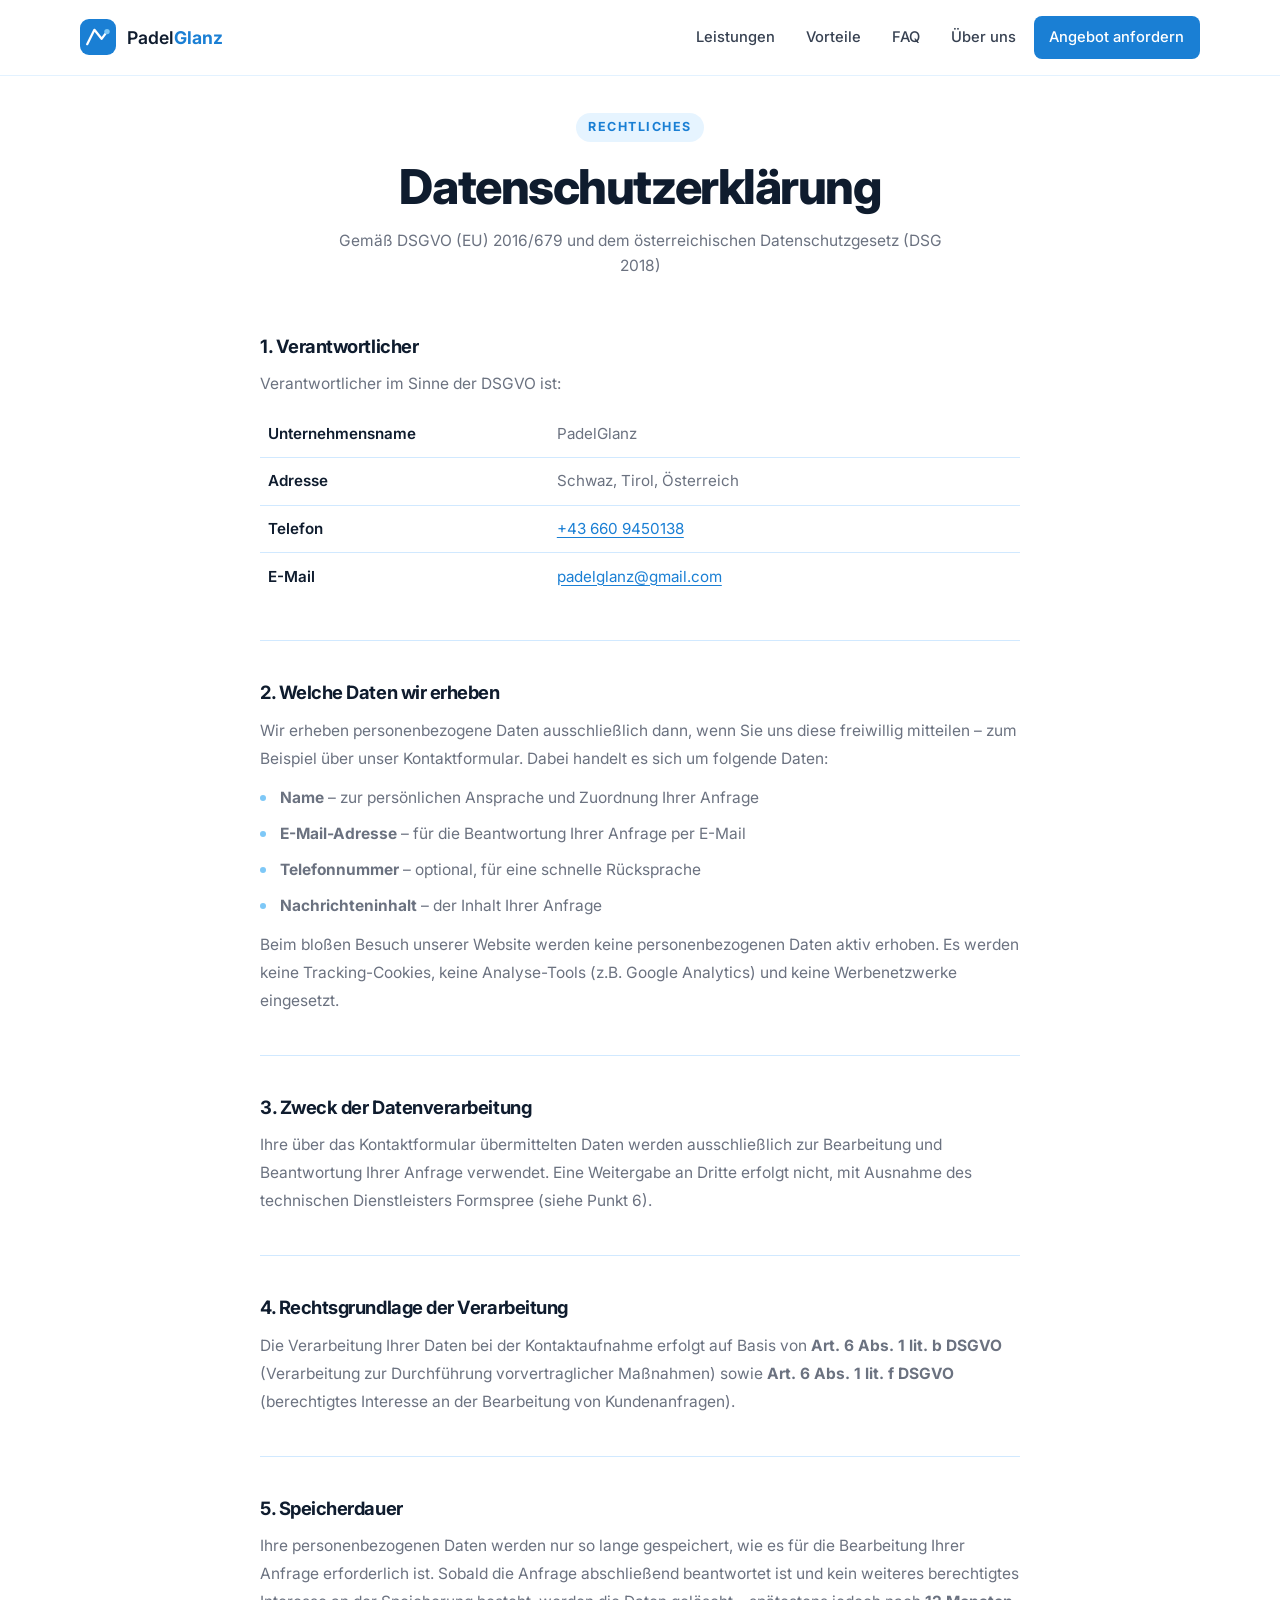
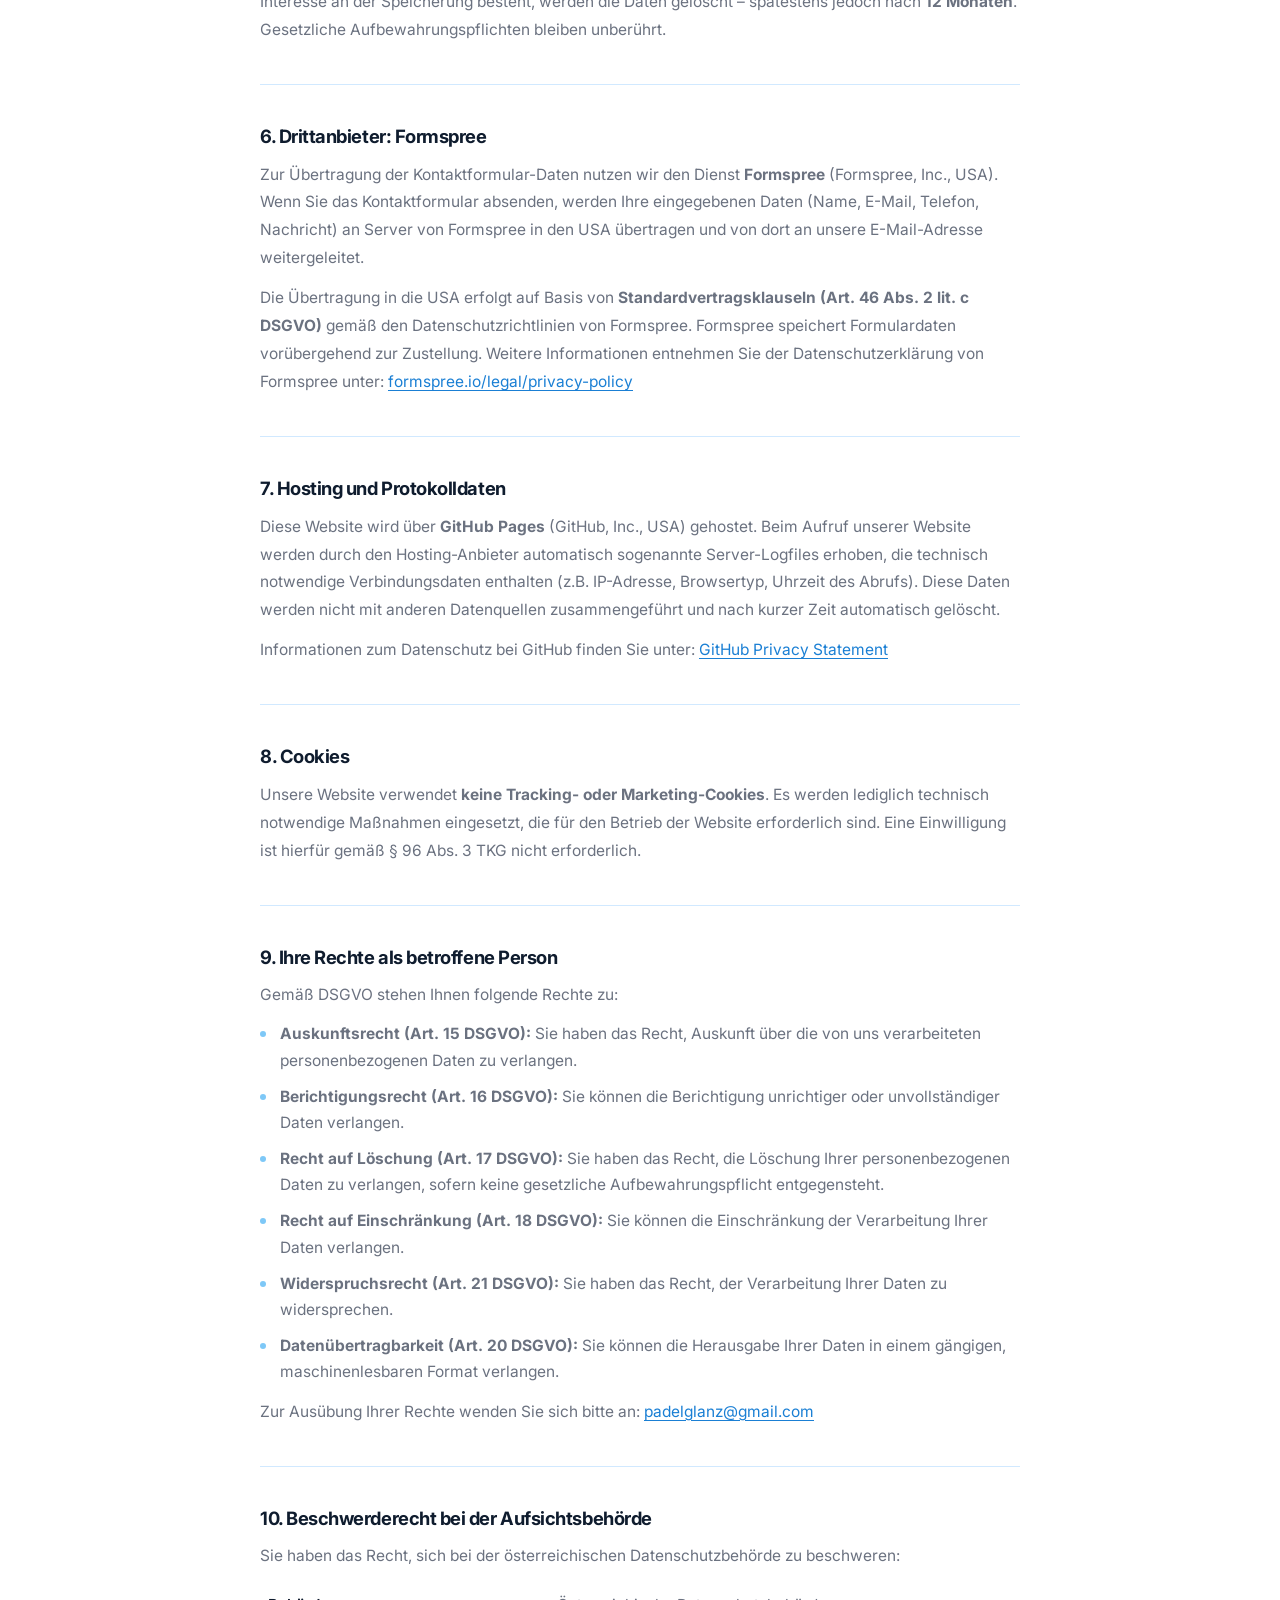
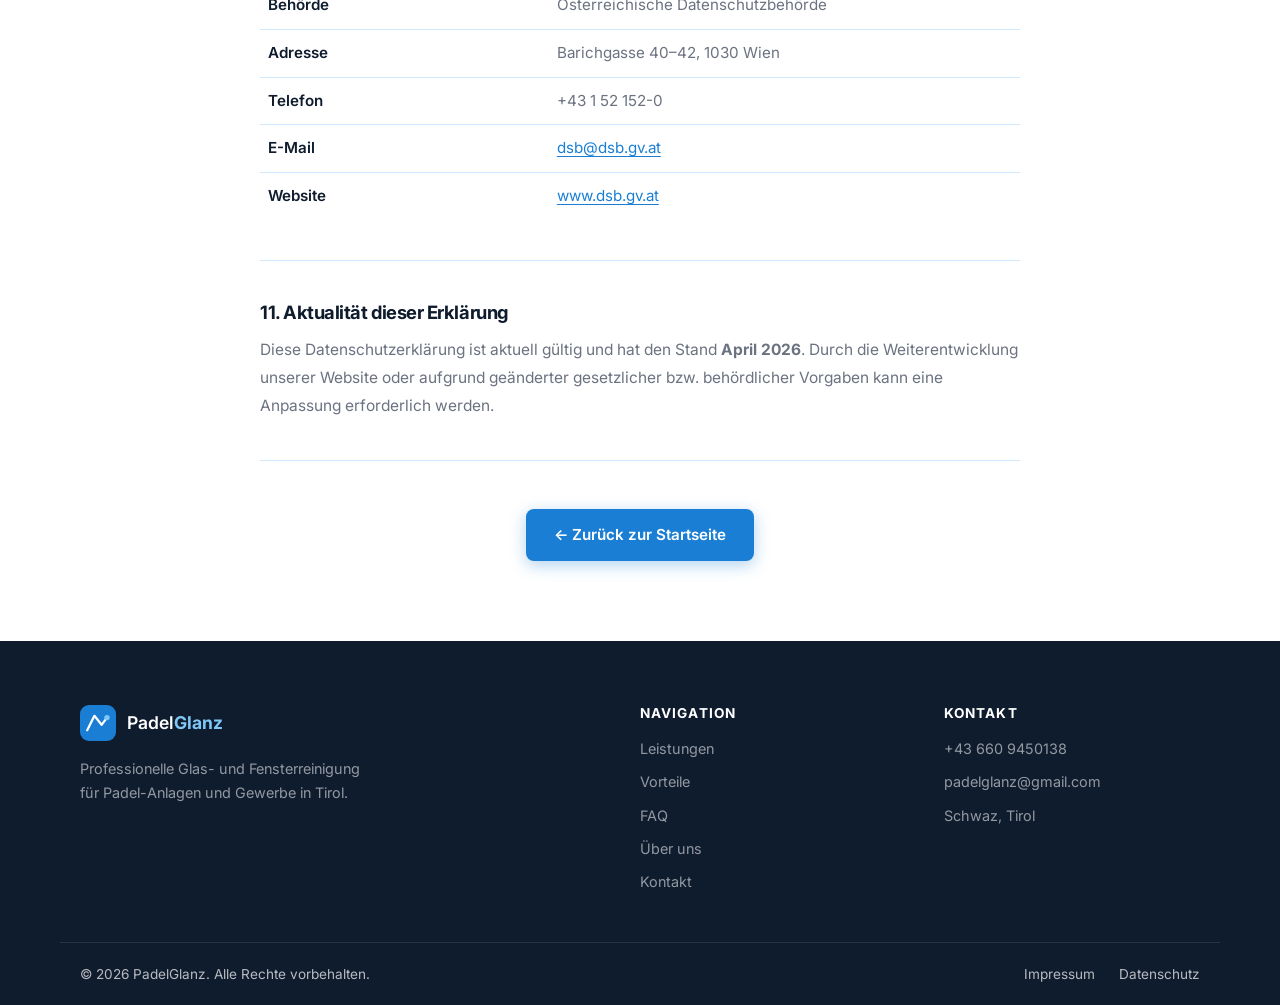
==== datenschutz.html @ 89ee9cd6 "Add Impressum and Datenschutz" ====
<!DOCTYPE html>
<html lang="de">
<head>
  <meta charset="UTF-8" />
  <meta name="viewport" content="width=device-width, initial-scale=1.0" />
  <meta name="description" content="Datenschutzerklärung von PadelGlanz – Informationen zur Verarbeitung Ihrer personenbezogenen Daten gemäß DSGVO." />
  <meta name="robots" content="noindex, follow" />
  <title>Datenschutzerklärung – PadelGlanz</title>
  <link rel="stylesheet" href="styles.css" />
  <style>
    @import url('https://fonts.googleapis.com/css2?family=Inter:wght@300;400;500;600;700;800&display=swap');
  </style>
</head>
<body>

  <!-- ===================== NAVIGATION ===================== -->
  <header class="navbar" id="navbar">
    <div class="container nav-inner">
      <a href="index.html" class="logo">
        <svg class="logo-icon" viewBox="0 0 40 40" fill="none" xmlns="http://www.w3.org/2000/svg" aria-hidden="true">
          <rect width="40" height="40" rx="10" fill="#1a7fd4"/>
          <path d="M8 28 L16 12 L24 22 L30 14" stroke="white" stroke-width="2.5" stroke-linecap="round" stroke-linejoin="round"/>
          <circle cx="30" cy="14" r="3" fill="#7ec8f7"/>
        </svg>
        <span>Padel<strong>Glanz</strong></span>
      </a>
      <nav class="nav-links" id="nav-links" aria-label="Hauptnavigation">
        <a href="index.html#leistungen">Leistungen</a>
        <a href="index.html#vorteile">Vorteile</a>
        <a href="index.html#faq">FAQ</a>
        <a href="index.html#ueber-uns">Über uns</a>
        <a href="index.html#kontakt" class="btn btn-nav">Angebot anfordern</a>
      </nav>
      <button class="hamburger" id="hamburger" aria-label="Menü öffnen" aria-expanded="false">
        <span></span><span></span><span></span>
      </button>
    </div>
  </header>

  <main>
    <div class="legal-page">
      <div class="container">
        <div class="legal-header reveal">
          <span class="section-tag">Rechtliches</span>
          <h1>Datenschutzerklärung</h1>
          <p>Gemäß DSGVO (EU) 2016/679 und dem österreichischen Datenschutzgesetz (DSG 2018)</p>
        </div>

        <div class="legal-content reveal">

          <!-- 1. Verantwortlicher -->
          <div class="legal-section">
            <h2>1. Verantwortlicher</h2>
            <p>Verantwortlicher im Sinne der DSGVO ist:</p>
            <table class="legal-table">
              <tr>
                <td>Unternehmensname</td>
                <td>PadelGlanz</td>
              </tr>
              <tr>
                <td>Adresse</td>
                <td>Schwaz, Tirol, Österreich</td>
              </tr>
              <tr>
                <td>Telefon</td>
                <td><a href="tel:+436609450138">+43 660 9450138</a></td>
              </tr>
              <tr>
                <td>E-Mail</td>
                <td><a href="mailto:padelglanz@gmail.com">padelglanz@gmail.com</a></td>
              </tr>
            </table>
          </div>

          <!-- 2. Erhobene Daten -->
          <div class="legal-section">
            <h2>2. Welche Daten wir erheben</h2>
            <p>Wir erheben personenbezogene Daten ausschließlich dann, wenn Sie uns diese
            freiwillig mitteilen – zum Beispiel über unser Kontaktformular. Dabei handelt
            es sich um folgende Daten:</p>
            <ul class="legal-list">
              <li><strong>Name</strong> – zur persönlichen Ansprache und Zuordnung Ihrer Anfrage</li>
              <li><strong>E-Mail-Adresse</strong> – für die Beantwortung Ihrer Anfrage per E-Mail</li>
              <li><strong>Telefonnummer</strong> – optional, für eine schnelle Rücksprache</li>
              <li><strong>Nachrichteninhalt</strong> – der Inhalt Ihrer Anfrage</li>
            </ul>
            <p>Beim bloßen Besuch unserer Website werden keine personenbezogenen Daten
            aktiv erhoben. Es werden keine Tracking-Cookies, keine Analyse-Tools
            (z.B. Google Analytics) und keine Werbenetzwerke eingesetzt.</p>
          </div>

          <!-- 3. Zweck -->
          <div class="legal-section">
            <h2>3. Zweck der Datenverarbeitung</h2>
            <p>Ihre über das Kontaktformular übermittelten Daten werden ausschließlich
            zur Bearbeitung und Beantwortung Ihrer Anfrage verwendet. Eine Weitergabe
            an Dritte erfolgt nicht, mit Ausnahme des technischen Dienstleisters
            Formspree (siehe Punkt 6).</p>
          </div>

          <!-- 4. Rechtsgrundlage -->
          <div class="legal-section">
            <h2>4. Rechtsgrundlage der Verarbeitung</h2>
            <p>Die Verarbeitung Ihrer Daten bei der Kontaktaufnahme erfolgt auf Basis von
            <strong>Art. 6 Abs. 1 lit. b DSGVO</strong> (Verarbeitung zur Durchführung
            vorvertraglicher Maßnahmen) sowie <strong>Art. 6 Abs. 1 lit. f DSGVO</strong>
            (berechtigtes Interesse an der Bearbeitung von Kundenanfragen).</p>
          </div>

          <!-- 5. Speicherdauer -->
          <div class="legal-section">
            <h2>5. Speicherdauer</h2>
            <p>Ihre personenbezogenen Daten werden nur so lange gespeichert, wie es für
            die Bearbeitung Ihrer Anfrage erforderlich ist. Sobald die Anfrage abschließend
            beantwortet ist und kein weiteres berechtigtes Interesse an der Speicherung
            besteht, werden die Daten gelöscht – spätestens jedoch nach
            <strong>12 Monaten</strong>. Gesetzliche Aufbewahrungspflichten bleiben
            unberührt.</p>
          </div>

          <!-- 6. Formspree -->
          <div class="legal-section">
            <h2>6. Drittanbieter: Formspree</h2>
            <p>Zur Übertragung der Kontaktformular-Daten nutzen wir den Dienst
            <strong>Formspree</strong> (Formspree, Inc., USA). Wenn Sie das Kontaktformular
            absenden, werden Ihre eingegebenen Daten (Name, E-Mail, Telefon, Nachricht)
            an Server von Formspree in den USA übertragen und von dort an unsere
            E-Mail-Adresse weitergeleitet.</p>
            <p>Die Übertragung in die USA erfolgt auf Basis von
            <strong>Standardvertragsklauseln (Art. 46 Abs. 2 lit. c DSGVO)</strong>
            gemäß den Datenschutzrichtlinien von Formspree. Formspree speichert
            Formulardaten vorübergehend zur Zustellung. Weitere Informationen entnehmen
            Sie der Datenschutzerklärung von Formspree unter:
            <a href="https://formspree.io/legal/privacy-policy" target="_blank"
               rel="noopener noreferrer">formspree.io/legal/privacy-policy</a></p>
          </div>

          <!-- 7. Hosting -->
          <div class="legal-section">
            <h2>7. Hosting und Protokolldaten</h2>
            <p>Diese Website wird über <strong>GitHub Pages</strong> (GitHub, Inc., USA)
            gehostet. Beim Aufruf unserer Website werden durch den Hosting-Anbieter
            automatisch sogenannte Server-Logfiles erhoben, die technisch notwendige
            Verbindungsdaten enthalten (z.B. IP-Adresse, Browsertyp, Uhrzeit des
            Abrufs). Diese Daten werden nicht mit anderen Datenquellen zusammengeführt
            und nach kurzer Zeit automatisch gelöscht.</p>
            <p>Informationen zum Datenschutz bei GitHub finden Sie unter:
            <a href="https://docs.github.com/de/site-policy/privacy-policies/github-general-privacy-statement"
               target="_blank" rel="noopener noreferrer">GitHub Privacy Statement</a></p>
          </div>

          <!-- 8. Cookies -->
          <div class="legal-section">
            <h2>8. Cookies</h2>
            <p>Unsere Website verwendet <strong>keine Tracking- oder Marketing-Cookies</strong>.
            Es werden lediglich technisch notwendige Maßnahmen eingesetzt, die für den
            Betrieb der Website erforderlich sind. Eine Einwilligung ist hierfür gemäß
            § 96 Abs. 3 TKG nicht erforderlich.</p>
          </div>

          <!-- 9. Rechte -->
          <div class="legal-section">
            <h2>9. Ihre Rechte als betroffene Person</h2>
            <p>Gemäß DSGVO stehen Ihnen folgende Rechte zu:</p>
            <ul class="legal-list">
              <li><strong>Auskunftsrecht (Art. 15 DSGVO):</strong> Sie haben das Recht,
              Auskunft über die von uns verarbeiteten personenbezogenen Daten zu verlangen.</li>
              <li><strong>Berichtigungsrecht (Art. 16 DSGVO):</strong> Sie können die
              Berichtigung unrichtiger oder unvollständiger Daten verlangen.</li>
              <li><strong>Recht auf Löschung (Art. 17 DSGVO):</strong> Sie haben das Recht,
              die Löschung Ihrer personenbezogenen Daten zu verlangen, sofern keine
              gesetzliche Aufbewahrungspflicht entgegensteht.</li>
              <li><strong>Recht auf Einschränkung (Art. 18 DSGVO):</strong> Sie können die
              Einschränkung der Verarbeitung Ihrer Daten verlangen.</li>
              <li><strong>Widerspruchsrecht (Art. 21 DSGVO):</strong> Sie haben das Recht,
              der Verarbeitung Ihrer Daten zu widersprechen.</li>
              <li><strong>Datenübertragbarkeit (Art. 20 DSGVO):</strong> Sie können die
              Herausgabe Ihrer Daten in einem gängigen, maschinenlesbaren Format verlangen.</li>
            </ul>
            <p>Zur Ausübung Ihrer Rechte wenden Sie sich bitte an:
            <a href="mailto:padelglanz@gmail.com">padelglanz@gmail.com</a></p>
          </div>

          <!-- 10. Beschwerderecht -->
          <div class="legal-section">
            <h2>10. Beschwerderecht bei der Aufsichtsbehörde</h2>
            <p>Sie haben das Recht, sich bei der österreichischen Datenschutzbehörde
            zu beschweren:</p>
            <table class="legal-table">
              <tr>
                <td>Behörde</td>
                <td>Österreichische Datenschutzbehörde</td>
              </tr>
              <tr>
                <td>Adresse</td>
                <td>Barichgasse 40–42, 1030 Wien</td>
              </tr>
              <tr>
                <td>Telefon</td>
                <td>+43 1 52 152-0</td>
              </tr>
              <tr>
                <td>E-Mail</td>
                <td><a href="mailto:dsb@dsb.gv.at">dsb@dsb.gv.at</a></td>
              </tr>
              <tr>
                <td>Website</td>
                <td><a href="https://www.dsb.gv.at" target="_blank" rel="noopener noreferrer">www.dsb.gv.at</a></td>
              </tr>
            </table>
          </div>

          <!-- 11. Aktualität -->
          <div class="legal-section">
            <h2>11. Aktualität dieser Erklärung</h2>
            <p>Diese Datenschutzerklärung ist aktuell gültig und hat den Stand
            <strong>April 2026</strong>. Durch die Weiterentwicklung unserer Website
            oder aufgrund geänderter gesetzlicher bzw. behördlicher Vorgaben kann eine
            Anpassung erforderlich werden.</p>
          </div>

          <div class="legal-back">
            <a href="index.html" class="btn btn-primary">← Zurück zur Startseite</a>
          </div>

        </div>
      </div>
    </div>
  </main>

  <!-- ===================== FOOTER ===================== -->
  <footer class="footer">
    <div class="container footer-inner">
      <div class="footer-brand">
        <a href="index.html" class="logo logo-light">
          <svg class="logo-icon" viewBox="0 0 40 40" fill="none" xmlns="http://www.w3.org/2000/svg" aria-hidden="true">
            <rect width="40" height="40" rx="10" fill="#1a7fd4"/>
            <path d="M8 28 L16 12 L24 22 L30 14" stroke="white" stroke-width="2.5" stroke-linecap="round" stroke-linejoin="round"/>
            <circle cx="30" cy="14" r="3" fill="#7ec8f7"/>
          </svg>
          <span>Padel<strong>Glanz</strong></span>
        </a>
        <p>Professionelle Glas- und Fensterreinigung<br/>für Padel-Anlagen und Gewerbe in Tirol.</p>
      </div>
      <div class="footer-links">
        <h5>Navigation</h5>
        <a href="index.html#leistungen">Leistungen</a>
        <a href="index.html#vorteile">Vorteile</a>
        <a href="index.html#faq">FAQ</a>
        <a href="index.html#ueber-uns">Über uns</a>
        <a href="index.html#kontakt">Kontakt</a>
      </div>
      <div class="footer-links">
        <h5>Kontakt</h5>
        <a href="tel:+436609450138">+43 660 9450138</a>
        <a href="mailto:padelglanz@gmail.com">padelglanz@gmail.com</a>
        <span>Schwaz, Tirol</span>
      </div>
    </div>
    <div class="footer-bottom">
      <div class="container">
        <span>© 2026 PadelGlanz. Alle Rechte vorbehalten.</span>
        <div class="footer-legal">
          <a href="impressum.html">Impressum</a>
          <a href="datenschutz.html">Datenschutz</a>
        </div>
      </div>
    </div>
  </footer>

  <script src="script.js"></script>
</body>
</html>
---- styles.css ----
/* =============================================================
   ClearView Tirol – Haupt-Stylesheet
   Mobile-first, BEM-ähnliche Struktur, CSS Custom Properties
   ============================================================= */

/* ---------- Custom Properties ---------- */
:root {
  --blue-deep:    #1a7fd4;
  --blue-mid:     #2e95eb;
  --blue-light:   #7ec8f7;
  --blue-pale:    #e6f4ff;
  --blue-xpale:   #f0f8ff;
  --white:        #ffffff;
  --text-dark:    #0f1c2e;
  --text-mid:     #374151;
  --text-muted:   #6b7280;
  --border:       #d1e9ff;
  --yellow:       #fbbf24;
  --shadow-sm:    0 1px 4px rgba(26,127,212,.08);
  --shadow-md:    0 4px 20px rgba(26,127,212,.12);
  --shadow-lg:    0 12px 48px rgba(26,127,212,.18);
  --radius-sm:    8px;
  --radius-md:    14px;
  --radius-lg:    22px;
  --radius-xl:    32px;
  --transition:   0.28s cubic-bezier(0.4, 0, 0.2, 1);
  --max-w:        1160px;
}

/* ---------- Reset & Base ---------- */
*, *::before, *::after { box-sizing: border-box; margin: 0; padding: 0; }

html {
  scroll-behavior: smooth;
  -webkit-text-size-adjust: 100%;
}

body {
  font-family: 'Inter', -apple-system, BlinkMacSystemFont, 'Segoe UI', sans-serif;
  font-size: 1rem;
  line-height: 1.65;
  color: var(--text-mid);
  background: var(--white);
  -webkit-font-smoothing: antialiased;
  overflow-x: hidden;
}

img, svg { display: block; max-width: 100%; }
a { color: inherit; text-decoration: none; }
ul { list-style: none; }
button { cursor: pointer; font: inherit; }

/* ---------- Typography ---------- */
h1, h2, h3, h4, h5 {
  color: var(--text-dark);
  line-height: 1.2;
  font-weight: 700;
}

h1 { font-size: clamp(2.2rem, 5vw, 3.8rem); font-weight: 800; letter-spacing: -0.03em; }
h2 { font-size: clamp(1.8rem, 3.5vw, 2.8rem); font-weight: 800; letter-spacing: -0.025em; }
h3 { font-size: 1.2rem; font-weight: 700; }
h4 { font-size: 1.05rem; font-weight: 700; }

p { color: var(--text-mid); }
em { font-style: italic; color: var(--blue-deep); }

/* ---------- Layout Helpers ---------- */
.container {
  width: 100%;
  max-width: var(--max-w);
  margin-inline: auto;
  padding-inline: 1.25rem;
}

.section {
  padding-block: 6rem;
}

.section-light {
  background: var(--blue-xpale);
}

.section-header {
  text-align: center;
  max-width: 640px;
  margin-inline: auto;
  margin-bottom: 4rem;
}

.section-header p {
  margin-top: 1rem;
  font-size: 1.1rem;
  color: var(--text-muted);
}

.section-tag {
  display: inline-block;
  font-size: 0.78rem;
  font-weight: 700;
  letter-spacing: 0.12em;
  text-transform: uppercase;
  color: var(--blue-deep);
  background: var(--blue-pale);
  padding: 0.35em 1em;
  border-radius: 100px;
  margin-bottom: 1rem;
}

/* ---------- Buttons ---------- */
.btn {
  display: inline-flex;
  align-items: center;
  justify-content: center;
  gap: 0.4rem;
  padding: 0.7rem 1.6rem;
  border-radius: var(--radius-sm);
  font-weight: 600;
  font-size: 0.95rem;
  border: 2px solid transparent;
  transition: background var(--transition), color var(--transition),
              border-color var(--transition), transform var(--transition),
              box-shadow var(--transition);
  white-space: nowrap;
  position: relative;
  overflow: hidden;
}

.btn::after {
  content: '';
  position: absolute;
  inset: 0;
  background: rgba(255,255,255,0.12);
  opacity: 0;
  transition: opacity var(--transition);
}

.btn:hover::after { opacity: 1; }
.btn:active { transform: translateY(1px); }

.btn-primary {
  background: var(--blue-deep);
  color: var(--white);
  box-shadow: 0 4px 16px rgba(26,127,212,.35);
}
.btn-primary:hover {
  background: var(--blue-mid);
  box-shadow: 0 6px 24px rgba(26,127,212,.45);
  transform: translateY(-2px);
}

.btn-ghost {
  background: transparent;
  color: var(--blue-deep);
  border-color: var(--blue-deep);
}
.btn-ghost:hover {
  background: var(--blue-pale);
  transform: translateY(-2px);
}

.btn-white {
  background: var(--white);
  color: var(--blue-deep);
  box-shadow: 0 4px 16px rgba(0,0,0,.1);
}
.btn-white:hover {
  background: var(--blue-pale);
  transform: translateY(-2px);
  box-shadow: 0 8px 28px rgba(0,0,0,.15);
}

.btn-nav {
  background: var(--blue-deep);
  color: var(--white) !important;
  padding: 0.55rem 1.2rem;
  font-size: 0.88rem;
}
.btn-nav:hover { background: var(--blue-mid); transform: translateY(-1px); }

.btn-lg {
  padding: 0.95rem 2rem;
  font-size: 1.02rem;
  border-radius: var(--radius-md);
}

.btn-block {
  width: 100%;
  padding: 1rem;
  font-size: 1.05rem;
}

/* ---------- Navbar ---------- */
.navbar {
  position: fixed;
  top: 0;
  left: 0;
  right: 0;
  z-index: 1000;
  padding-block: 1rem;
  background: rgba(255,255,255,0.8);
  backdrop-filter: blur(14px);
  -webkit-backdrop-filter: blur(14px);
  border-bottom: 1px solid rgba(209,233,255,0.6);
  transition: box-shadow var(--transition), padding var(--transition);
}

.navbar.scrolled {
  padding-block: 0.65rem;
  box-shadow: var(--shadow-md);
}

.nav-inner {
  display: flex;
  align-items: center;
  justify-content: space-between;
  gap: 1.5rem;
}

.logo {
  display: flex;
  align-items: center;
  gap: 0.7rem;
  font-size: 1.1rem;
  font-weight: 600;
  color: var(--text-dark);
  flex-shrink: 0;
}
.logo strong { color: var(--blue-deep); }
.logo-icon { width: 36px; height: 36px; }

.nav-links {
  display: flex;
  align-items: center;
  gap: 0.25rem;
}

.nav-links a {
  padding: 0.45rem 0.85rem;
  border-radius: var(--radius-sm);
  font-size: 0.92rem;
  font-weight: 500;
  color: var(--text-mid);
  transition: background var(--transition), color var(--transition);
}
.nav-links a:not(.btn-nav):hover {
  background: var(--blue-pale);
  color: var(--blue-deep);
}

.hamburger {
  display: none;
  flex-direction: column;
  gap: 5px;
  background: none;
  border: none;
  padding: 0.35rem;
  border-radius: var(--radius-sm);
}
.hamburger span {
  display: block;
  width: 24px;
  height: 2px;
  background: var(--text-dark);
  border-radius: 2px;
  transition: transform var(--transition), opacity var(--transition);
}
.hamburger.open span:nth-child(1) { transform: translateY(7px) rotate(45deg); }
.hamburger.open span:nth-child(2) { opacity: 0; }
.hamburger.open span:nth-child(3) { transform: translateY(-7px) rotate(-45deg); }

/* ---------- Hero ---------- */
.hero {
  position: relative;
  background: linear-gradient(135deg, var(--blue-pale) 0%, #c8e8ff 50%, #dff0ff 100%);
  padding-top: 7rem;
  padding-bottom: 5rem;
  overflow: hidden;
}

.hero-bg-shape {
  position: absolute;
  top: -120px;
  right: -180px;
  width: 600px;
  height: 600px;
  border-radius: 50%;
  background: radial-gradient(circle, rgba(122,200,247,0.4) 0%, transparent 70%);
  pointer-events: none;
}

.hero-inner {
  display: grid;
  grid-template-columns: 1fr 1fr;
  gap: 4rem;
  align-items: center;
}

.badge {
  display: inline-flex;
  align-items: center;
  gap: 0.5rem;
  font-size: 0.82rem;
  font-weight: 700;
  letter-spacing: 0.06em;
  color: var(--blue-deep);
  background: rgba(255,255,255,0.8);
  border: 1px solid var(--border);
  padding: 0.4em 1em;
  border-radius: 100px;
  margin-bottom: 1.25rem;
  backdrop-filter: blur(8px);
}

.hero-content h1 {
  margin-bottom: 1.25rem;
  background: linear-gradient(135deg, var(--text-dark) 0%, var(--blue-deep) 100%);
  -webkit-background-clip: text;
  -webkit-text-fill-color: transparent;
  background-clip: text;
}

.hero-sub {
  font-size: 1.15rem;
  color: var(--text-mid);
  max-width: 480px;
  margin-bottom: 2rem;
  line-height: 1.7;
}

.hero-ctas {
  display: flex;
  gap: 1rem;
  flex-wrap: wrap;
  margin-bottom: 2.5rem;
}

.hero-stats {
  display: flex;
  align-items: center;
  gap: 1.5rem;
}

.stat {
  display: flex;
  flex-direction: column;
}
.stat strong {
  font-size: 1.6rem;
  font-weight: 800;
  color: var(--blue-deep);
  line-height: 1;
}
.stat span {
  font-size: 0.8rem;
  color: var(--text-muted);
  margin-top: 0.2rem;
}

.stat-divider {
  width: 1px;
  height: 40px;
  background: var(--border);
  flex-shrink: 0;
}

/* Hero visual */
.hero-visual {
  position: relative;
  display: flex;
  justify-content: center;
}

.hero-card {
  position: relative;
  background: var(--white);
  border-radius: var(--radius-xl);
  padding: 1.5rem;
  box-shadow: var(--shadow-lg);
  border: 1px solid rgba(255,255,255,0.8);
}

.hero-card-inner {
  border-radius: var(--radius-lg);
  overflow: hidden;
}

.hero-illustration { width: 100%; max-width: 420px; }

.floating-badge {
  position: absolute;
  display: flex;
  align-items: center;
  gap: 0.5rem;
  background: var(--white);
  border-radius: 100px;
  padding: 0.5rem 1rem;
  box-shadow: var(--shadow-md);
  font-size: 0.82rem;
  font-weight: 700;
  color: var(--text-dark);
  border: 1px solid var(--border);
  animation: float 3s ease-in-out infinite;
}
.floating-badge svg { width: 18px; height: 18px; flex-shrink: 0; }

.fb-1 { top: 10%; right: -1rem; animation-delay: 0s; }
.fb-2 { bottom: 15%; left: -1rem; animation-delay: 1.5s; }

@keyframes float {
  0%, 100% { transform: translateY(0); }
  50%       { transform: translateY(-8px); }
}

.hero-wave {
  position: absolute;
  bottom: -1px;
  left: 0;
  right: 0;
  line-height: 0;
}
.hero-wave svg { width: 100%; height: 80px; }

/* ---------- Trust Bar ---------- */
.trust-bar {
  padding-block: 2.5rem;
  border-bottom: 1px solid var(--border);
}

.trust-inner {
  display: flex;
  flex-direction: column;
  align-items: center;
  gap: 1.5rem;
}

.trust-label {
  font-size: 0.82rem;
  font-weight: 600;
  letter-spacing: 0.08em;
  text-transform: uppercase;
  color: var(--text-muted);
}

.trust-logos {
  display: flex;
  gap: 1.5rem 2.5rem;
  flex-wrap: wrap;
  justify-content: center;
}

.trust-logo {
  font-size: 0.88rem;
  font-weight: 700;
  color: var(--text-muted);
  padding: 0.4rem 1rem;
  border-radius: 6px;
  border: 1.5px solid var(--border);
  opacity: 0.7;
  transition: opacity var(--transition), border-color var(--transition);
}
.trust-logo:hover { opacity: 1; border-color: var(--blue-light); }

/* ---------- Services ---------- */
.services-grid {
  display: grid;
  grid-template-columns: repeat(5, 1fr);
  gap: 1.25rem;
}

@media (max-width: 1100px) {
  .services-grid { grid-template-columns: repeat(3, 1fr); }
}

@media (max-width: 700px) {
  .services-grid { grid-template-columns: 1fr; }
}

.service-card {
  background: var(--white);
  border: 1.5px solid var(--border);
  border-radius: var(--radius-lg);
  padding: 2rem;
  transition: transform var(--transition), box-shadow var(--transition), border-color var(--transition);
}
.service-card:hover {
  transform: translateY(-6px);
  box-shadow: var(--shadow-lg);
  border-color: var(--blue-light);
}

.service-icon {
  margin-bottom: 1.25rem;
}
.service-icon svg { width: 48px; height: 48px; }

.service-card h3 {
  margin-bottom: 0.75rem;
}

.service-card p {
  font-size: 0.95rem;
  color: var(--text-muted);
  margin-bottom: 1.25rem;
}

.service-features {
  display: flex;
  flex-direction: column;
  gap: 0.45rem;
}

.service-features li {
  display: flex;
  align-items: center;
  gap: 0.55rem;
  font-size: 0.88rem;
  color: var(--text-mid);
  font-weight: 500;
}

.service-features li::before {
  content: '';
  flex-shrink: 0;
  width: 6px;
  height: 6px;
  border-radius: 50%;
  background: var(--blue-light);
}

/* ---------- Benefits ---------- */
.benefits-layout {
  display: grid;
  grid-template-columns: 1fr 1fr;
  gap: 5rem;
  align-items: center;
}

.benefits-image-wrapper {
  background: var(--white);
  border-radius: var(--radius-xl);
  padding: 1.5rem;
  box-shadow: var(--shadow-md);
  border: 1.5px solid var(--border);
}

.benefits-illustration { width: 100%; }

.benefits-list {
  display: flex;
  flex-direction: column;
  gap: 2rem;
}

.benefit-item {
  display: flex;
  gap: 1.25rem;
  align-items: flex-start;
}

.benefit-icon {
  flex-shrink: 0;
  width: 44px;
  height: 44px;
  border-radius: 12px;
  background: var(--blue-pale);
  display: flex;
  align-items: center;
  justify-content: center;
}
.benefit-icon svg { width: 24px; height: 24px; }

.benefit-item h4 {
  margin-bottom: 0.35rem;
}
.benefit-item p { font-size: 0.93rem; color: var(--text-muted); }

/* ---------- Process ---------- */
.process-steps {
  display: flex;
  align-items: flex-start;
  gap: 0;
  flex-wrap: wrap;
}

.process-step {
  flex: 1;
  min-width: 220px;
  text-align: center;
  padding: 2rem 1.5rem;
  background: var(--white);
  border: 1.5px solid var(--border);
  border-radius: var(--radius-lg);
  position: relative;
  transition: transform var(--transition), box-shadow var(--transition);
}
.process-step:hover {
  transform: translateY(-4px);
  box-shadow: var(--shadow-md);
}

.step-number {
  font-size: 2.8rem;
  font-weight: 900;
  color: var(--blue-pale);
  line-height: 1;
  margin-bottom: 1rem;
  -webkit-text-stroke: 2px var(--blue-light);
}

.step-content h4 { margin-bottom: 0.5rem; }
.step-content p { font-size: 0.92rem; color: var(--text-muted); }

.process-connector {
  flex-shrink: 0;
  width: 48px;
  height: 2px;
  background: linear-gradient(90deg, var(--border), var(--blue-light));
  margin-top: 4rem;
  align-self: flex-start;
}

/* ---------- Reviews ---------- */
.reviews-grid {
  display: grid;
  grid-template-columns: repeat(auto-fit, minmax(280px, 1fr));
  gap: 1.5rem;
}

.review-card {
  background: var(--white);
  border-radius: var(--radius-lg);
  padding: 2rem;
  border: 1.5px solid var(--border);
  box-shadow: var(--shadow-sm);
  transition: transform var(--transition), box-shadow var(--transition);
}
.review-card:hover {
  transform: translateY(-4px);
  box-shadow: var(--shadow-md);
}

.review-stars {
  display: flex;
  gap: 2px;
  margin-bottom: 1rem;
}
.review-stars svg { width: 18px; height: 18px; }

.review-card blockquote {
  font-size: 0.97rem;
  line-height: 1.7;
  color: var(--text-mid);
  font-style: italic;
  margin-bottom: 1.5rem;
  position: relative;
  padding-left: 1rem;
  border-left: 3px solid var(--blue-light);
}

.reviewer {
  display: flex;
  align-items: center;
  gap: 0.85rem;
}

.reviewer-avatar {
  width: 42px;
  height: 42px;
  border-radius: 50%;
  background: var(--blue-deep);
  color: var(--white);
  font-size: 0.78rem;
  font-weight: 700;
  display: flex;
  align-items: center;
  justify-content: center;
  flex-shrink: 0;
}

.reviewer strong {
  display: block;
  font-size: 0.92rem;
  color: var(--text-dark);
}
.reviewer span {
  font-size: 0.8rem;
  color: var(--text-muted);
}

/* ---------- About ---------- */
.about-layout {
  display: grid;
  grid-template-columns: 1fr 1fr;
  gap: 5rem;
  align-items: center;
}

.about-content .section-tag { margin-bottom: 1rem; }

.about-content p {
  margin-top: 1.1rem;
  font-size: 0.97rem;
  line-height: 1.75;
  color: var(--text-muted);
}

.about-highlights {
  display: flex;
  gap: 2rem;
  margin-block: 2rem;
  flex-wrap: wrap;
}

.highlight {
  display: flex;
  flex-direction: column;
}
.highlight strong {
  font-size: 1.8rem;
  font-weight: 800;
  color: var(--blue-deep);
  line-height: 1;
}
.highlight span {
  font-size: 0.82rem;
  color: var(--text-muted);
  margin-top: 0.2rem;
}

.about-card {
  background: var(--white);
  border-radius: var(--radius-xl);
  padding: 1.5rem;
  box-shadow: var(--shadow-lg);
  border: 1.5px solid var(--border);
}
.about-illustration { width: 100%; }

/* ---------- CTA Band ---------- */
.cta-band {
  background: linear-gradient(135deg, var(--blue-deep) 0%, var(--blue-mid) 100%);
  padding-block: 4.5rem;
  position: relative;
  overflow: hidden;
}

.cta-band::before {
  content: '';
  position: absolute;
  top: -80px;
  right: -80px;
  width: 320px;
  height: 320px;
  border-radius: 50%;
  background: rgba(255,255,255,0.06);
}

.cta-inner {
  display: flex;
  align-items: center;
  justify-content: space-between;
  gap: 2rem;
  flex-wrap: wrap;
  position: relative;
}

.cta-inner h2 {
  color: var(--white);
  font-size: clamp(1.5rem, 3vw, 2.2rem);
}
.cta-inner p {
  color: rgba(255,255,255,0.8);
  margin-top: 0.5rem;
  font-size: 1.02rem;
}

/* ---------- Contact ---------- */
.contact-layout {
  display: grid;
  grid-template-columns: 1fr 1.4fr;
  gap: 4rem;
  align-items: start;
}

.contact-info {
  display: flex;
  flex-direction: column;
  gap: 1.75rem;
}

.contact-item {
  display: flex;
  gap: 1rem;
  align-items: flex-start;
}

.contact-icon {
  flex-shrink: 0;
  width: 44px;
  height: 44px;
  border-radius: 12px;
  background: var(--blue-pale);
  display: flex;
  align-items: center;
  justify-content: center;
}
.contact-icon svg { width: 22px; height: 22px; }

.contact-item strong {
  display: block;
  font-size: 0.82rem;
  font-weight: 700;
  text-transform: uppercase;
  letter-spacing: 0.06em;
  color: var(--text-muted);
  margin-bottom: 0.2rem;
}
.contact-item a, .contact-item span {
  font-size: 0.97rem;
  color: var(--text-dark);
  line-height: 1.6;
}
.contact-item a:hover { color: var(--blue-deep); }

/* Form */
.contact-form {
  background: var(--white);
  border-radius: var(--radius-lg);
  padding: 2.5rem;
  box-shadow: var(--shadow-md);
  border: 1.5px solid var(--border);
}

.form-row {
  display: grid;
  grid-template-columns: 1fr 1fr;
  gap: 1rem;
}

.form-group {
  display: flex;
  flex-direction: column;
  gap: 0.5rem;
  margin-bottom: 1.2rem;
}

.form-group label {
  font-size: 0.88rem;
  font-weight: 600;
  color: var(--text-dark);
}
.form-group label span { color: var(--blue-deep); }

.form-group input,
.form-group textarea {
  padding: 0.75rem 1rem;
  border: 1.5px solid var(--border);
  border-radius: var(--radius-sm);
  font: inherit;
  font-size: 0.95rem;
  color: var(--text-dark);
  background: var(--white);
  transition: border-color var(--transition), box-shadow var(--transition);
  outline: none;
  resize: vertical;
}

.form-group input:focus,
.form-group textarea:focus {
  border-color: var(--blue-deep);
  box-shadow: 0 0 0 3px rgba(26,127,212,.12);
}

.form-group input::placeholder,
.form-group textarea::placeholder {
  color: var(--text-muted);
  opacity: 0.7;
}

.form-success {
  display: none;
  margin-top: 1rem;
  padding: 1rem 1.25rem;
  background: #ecfdf5;
  border: 1.5px solid #6ee7b7;
  border-radius: var(--radius-sm);
  color: #065f46;
  font-size: 0.92rem;
  font-weight: 500;
  text-align: center;
}

.form-success.visible { display: block; }

/* ---------- FAQ ---------- */
.faq-list {
  max-width: 740px;
  margin-inline: auto;
  display: flex;
  flex-direction: column;
  gap: 0.75rem;
}

.faq-item {
  background: var(--white);
  border: 1.5px solid var(--border);
  border-radius: var(--radius-md);
  overflow: hidden;
  transition: border-color var(--transition), box-shadow var(--transition);
}

.faq-item.open {
  border-color: var(--blue-light);
  box-shadow: var(--shadow-sm);
}

.faq-question {
  width: 100%;
  display: flex;
  align-items: center;
  justify-content: space-between;
  gap: 1rem;
  padding: 1.25rem 1.5rem;
  background: none;
  border: none;
  text-align: left;
  font-size: 1rem;
  font-weight: 600;
  color: var(--text-dark);
  cursor: pointer;
  transition: background var(--transition);
}

.faq-question:hover { background: var(--blue-xpale); }

.faq-icon {
  width: 20px;
  height: 20px;
  flex-shrink: 0;
  transition: transform var(--transition);
}

.faq-item.open .faq-icon { transform: rotate(180deg); }

.faq-answer {
  max-height: 0;
  overflow: hidden;
  transition: max-height 0.38s cubic-bezier(0.4, 0, 0.2, 1);
}

.faq-answer p {
  padding: 0 1.5rem 1.25rem;
  font-size: 0.97rem;
  color: var(--text-muted);
  line-height: 1.75;
}

/* ---------- Footer ---------- */
.footer {
  background: var(--text-dark);
  color: rgba(255,255,255,0.7);
  padding-top: 4rem;
}

.footer-inner {
  display: grid;
  grid-template-columns: 2fr 1fr 1fr;
  gap: 3rem;
  padding-bottom: 3rem;
  border-bottom: 1px solid rgba(255,255,255,0.1);
}

.footer-brand .logo-light {
  color: var(--white);
  margin-bottom: 1rem;
}
.footer-brand .logo-light strong { color: var(--blue-light); }
.footer-brand p {
  font-size: 0.9rem;
  color: rgba(255,255,255,0.55);
  line-height: 1.7;
}

.footer-links {
  display: flex;
  flex-direction: column;
  gap: 0.6rem;
}
.footer-links h5 {
  color: var(--white);
  font-size: 0.85rem;
  font-weight: 700;
  letter-spacing: 0.08em;
  text-transform: uppercase;
  margin-bottom: 0.4rem;
}
.footer-links a, .footer-links span {
  font-size: 0.9rem;
  color: rgba(255,255,255,0.55);
  transition: color var(--transition);
}
.footer-links a:hover { color: var(--blue-light); }

.footer-bottom {
  padding-block: 1.25rem;
}
.footer-bottom .container {
  display: flex;
  align-items: center;
  justify-content: space-between;
  flex-wrap: wrap;
  gap: 0.5rem;
}
.footer-bottom span { font-size: 0.85rem; }
.footer-legal {
  display: flex;
  gap: 1.5rem;
}
.footer-legal a {
  font-size: 0.85rem;
  transition: color var(--transition);
}
.footer-legal a:hover { color: var(--blue-light); }

/* ---------- Scroll Reveal Animations ---------- */
.reveal {
  opacity: 0;
  transform: translateY(32px);
  transition: opacity 0.65s cubic-bezier(0.4, 0, 0.2, 1),
              transform 0.65s cubic-bezier(0.4, 0, 0.2, 1);
}

.reveal.reveal-right {
  transform: translateX(32px);
}

.reveal.visible {
  opacity: 1;
  transform: none;
}

/* Staggered children */
.services-grid .reveal:nth-child(2) { transition-delay: 0.1s; }
.services-grid .reveal:nth-child(3) { transition-delay: 0.2s; }
.services-grid .reveal:nth-child(4) { transition-delay: 0.3s; }

.benefits-list .reveal:nth-child(2) { transition-delay: 0.1s; }
.benefits-list .reveal:nth-child(3) { transition-delay: 0.2s; }
.benefits-list .reveal:nth-child(4) { transition-delay: 0.3s; }

.reviews-grid .reveal:nth-child(2) { transition-delay: 0.12s; }
.reviews-grid .reveal:nth-child(3) { transition-delay: 0.24s; }

/* ---------- Responsive ---------- */

/* Tablet */
@media (max-width: 900px) {
  .hero-inner {
    grid-template-columns: 1fr;
    text-align: center;
  }
  .hero-content { order: 1; }
  .hero-visual  { order: 2; display: none; }
  .hero-ctas    { justify-content: center; }
  .hero-stats   { justify-content: center; }
  .hero-sub     { margin-inline: auto; }

  .benefits-layout,
  .about-layout {
    grid-template-columns: 1fr;
    gap: 3rem;
  }
  .benefits-visual,
  .about-visual { order: -1; }

  .contact-layout {
    grid-template-columns: 1fr;
    gap: 2.5rem;
  }

  .process-connector { display: none; }
  .process-steps {
    flex-direction: column;
    gap: 1rem;
  }

  .footer-inner { grid-template-columns: 1fr 1fr; }
  .footer-brand { grid-column: 1 / -1; }

  .cta-inner { flex-direction: column; text-align: center; }
}

/* Mobile */
@media (max-width: 640px) {
  .section { padding-block: 4rem; }

  .navbar { padding-block: 0.9rem; }

  .nav-links {
    display: none;
    position: fixed;
    inset: 0;
    background: rgba(255,255,255,0.98);
    backdrop-filter: blur(18px);
    flex-direction: column;
    align-items: center;
    justify-content: center;
    gap: 1.5rem;
    z-index: 999;
    padding: 2rem;
  }
  .nav-links.open { display: flex; }
  .nav-links a {
    font-size: 1.1rem;
    padding: 0.6rem 1.2rem;
  }

  .hamburger { display: flex; z-index: 1001; }

  .form-row { grid-template-columns: 1fr; }

  .contact-form { padding: 1.5rem; }

  .hero { padding-top: 5.5rem; }
  .hero-ctas { flex-direction: column; }
  .hero-ctas .btn { width: 100%; }

  .footer-inner { grid-template-columns: 1fr; gap: 2rem; }
  .footer-brand { grid-column: auto; }
  .footer-bottom .container { flex-direction: column; text-align: center; }
}

/* ---------- Legal Pages (Impressum / Datenschutz) ---------- */
.legal-page {
  padding-top: 7rem;
  padding-bottom: 5rem;
  min-height: 80vh;
}

.legal-header {
  text-align: center;
  max-width: 640px;
  margin-inline: auto;
  margin-bottom: 3.5rem;
}

.legal-header h1 {
  font-size: clamp(2rem, 4vw, 3rem);
  margin-bottom: 0.75rem;
}

.legal-header p {
  color: var(--text-muted);
  font-size: 0.97rem;
}

.legal-content {
  max-width: 760px;
  margin-inline: auto;
}

.legal-section {
  margin-bottom: 2.5rem;
  padding-bottom: 2.5rem;
  border-bottom: 1px solid var(--border);
}

.legal-section:last-of-type {
  border-bottom: none;
}

.legal-section h2 {
  font-size: 1.15rem;
  font-weight: 700;
  color: var(--text-dark);
  margin-bottom: 0.85rem;
}

.legal-section p {
  font-size: 0.97rem;
  line-height: 1.8;
  color: var(--text-muted);
  margin-bottom: 0.75rem;
}

.legal-section p:last-child { margin-bottom: 0; }

.legal-section a {
  color: var(--blue-deep);
  text-decoration: underline;
  text-underline-offset: 3px;
}
.legal-section a:hover { color: var(--blue-mid); }

.legal-list {
  list-style: none;
  display: flex;
  flex-direction: column;
  gap: 0.6rem;
  margin-block: 0.75rem;
}

.legal-list li {
  font-size: 0.97rem;
  color: var(--text-muted);
  line-height: 1.7;
  padding-left: 1.25rem;
  position: relative;
}

.legal-list li::before {
  content: '';
  position: absolute;
  left: 0;
  top: 0.65em;
  width: 6px;
  height: 6px;
  border-radius: 50%;
  background: var(--blue-light);
  flex-shrink: 0;
}

.legal-table {
  width: 100%;
  border-collapse: collapse;
  margin-top: 0.75rem;
  font-size: 0.95rem;
}

.legal-table tr {
  border-bottom: 1px solid var(--border);
}

.legal-table tr:last-child {
  border-bottom: none;
}

.legal-table td {
  padding: 0.7rem 0.5rem;
  vertical-align: top;
  line-height: 1.6;
}

.legal-table td:first-child {
  width: 38%;
  font-weight: 600;
  color: var(--text-dark);
  padding-right: 1rem;
}

.legal-table td:last-child {
  color: var(--text-muted);
}

.legal-table a {
  color: var(--blue-deep);
  text-decoration: underline;
  text-underline-offset: 3px;
}

.legal-back {
  margin-top: 3rem;
  text-align: center;
}

/* ---------- Accessibility ---------- */
:focus-visible {
  outline: 3px solid var(--blue-deep);
  outline-offset: 3px;
}

@media (prefers-reduced-motion: reduce) {
  *, *::before, *::after {
    animation-duration: 0.01ms !important;
    transition-duration: 0.01ms !important;
  }
  .reveal { opacity: 1; transform: none; }
}
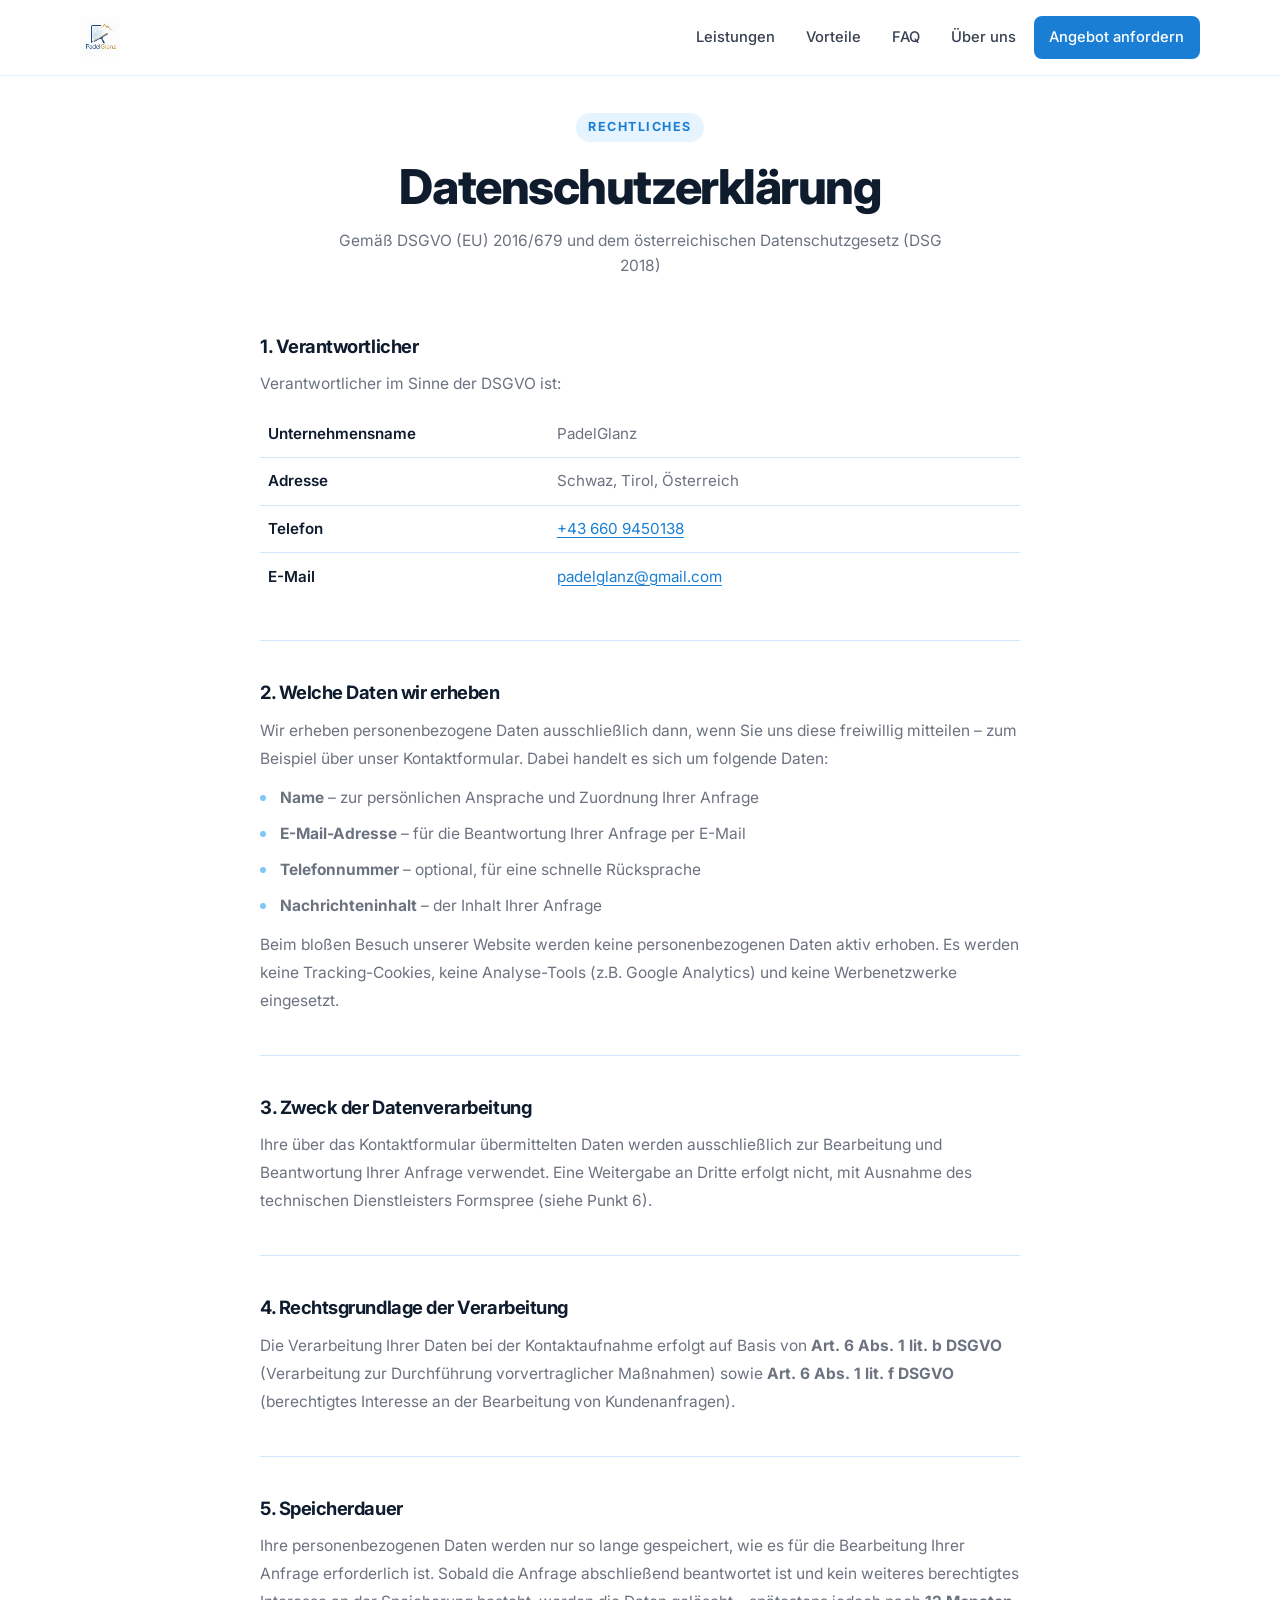
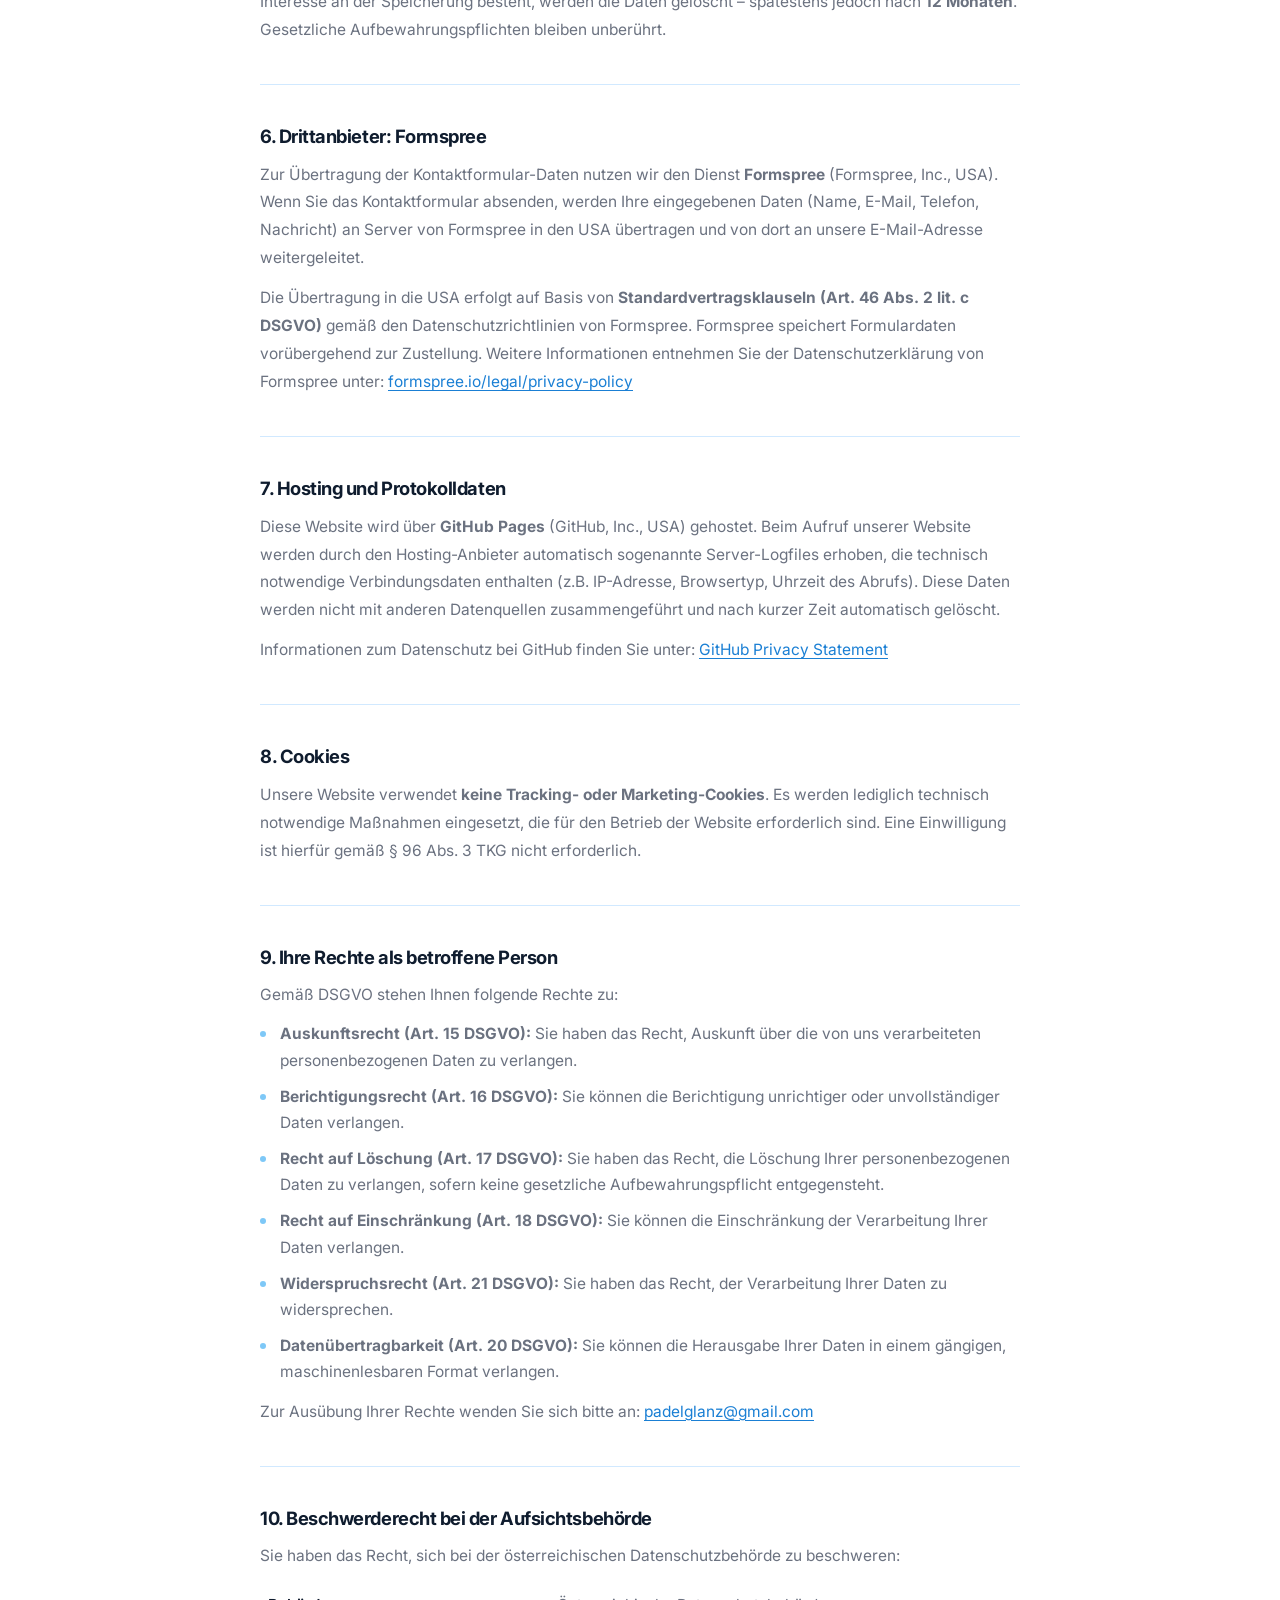
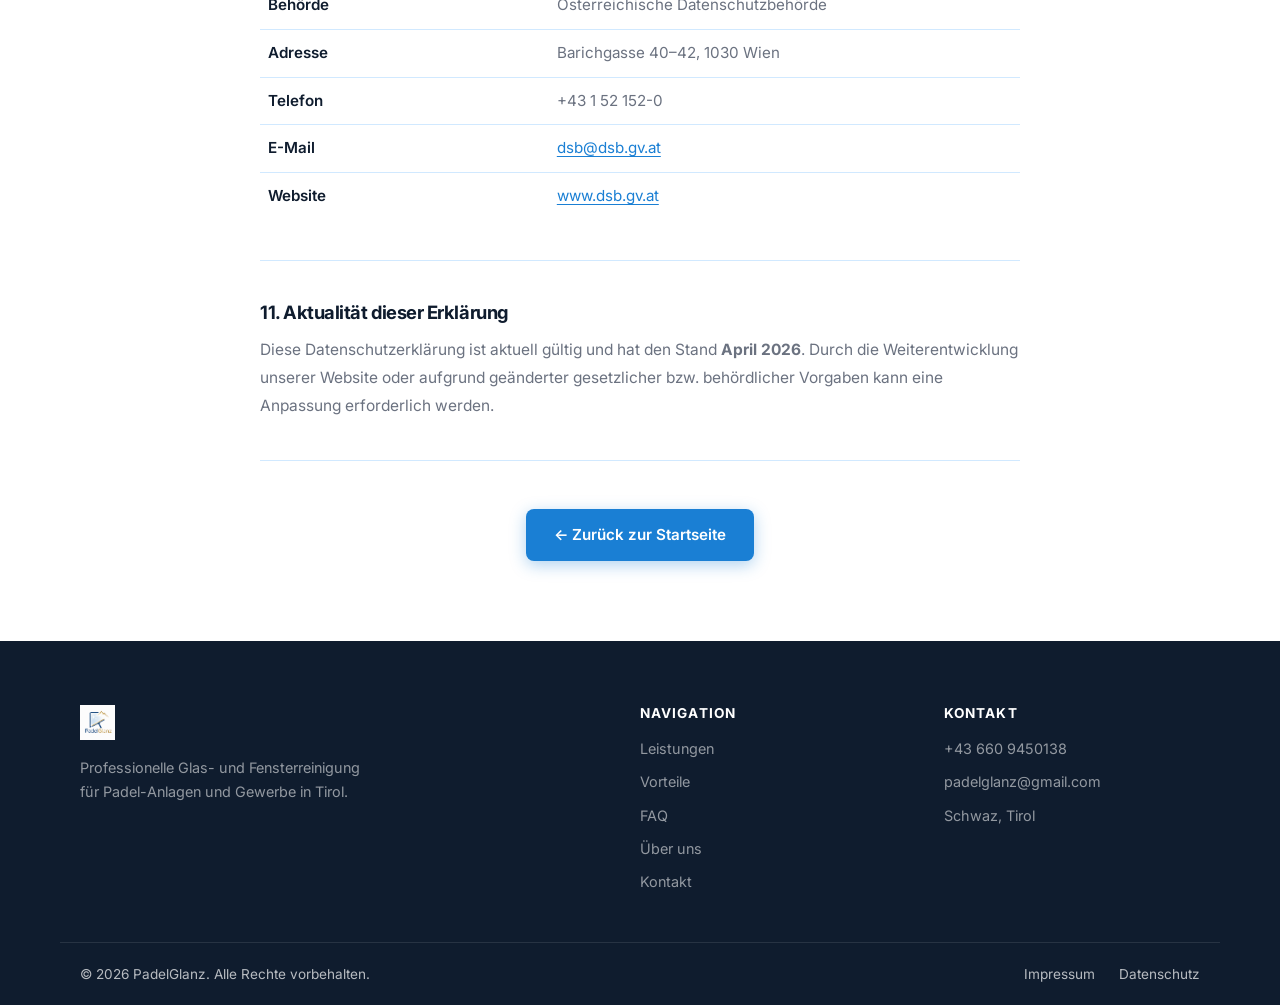
==== commit ad44eba2: "Add logo" ====
--- a/datenschutz.html
+++ b/datenschutz.html
@@ -5,6 +5,7 @@
   <meta name="viewport" content="width=device-width, initial-scale=1.0" />
   <meta name="description" content="Datenschutzerklärung von PadelGlanz – Informationen zur Verarbeitung Ihrer personenbezogenen Daten gemäß DSGVO." />
   <meta name="robots" content="noindex, follow" />
+  <link rel="icon" type="image/png" href="logo.png" />
   <title>Datenschutzerklärung – PadelGlanz</title>
   <link rel="stylesheet" href="styles.css" />
   <style>
@@ -17,12 +18,7 @@
   <header class="navbar" id="navbar">
     <div class="container nav-inner">
       <a href="index.html" class="logo">
-        <svg class="logo-icon" viewBox="0 0 40 40" fill="none" xmlns="http://www.w3.org/2000/svg" aria-hidden="true">
-          <rect width="40" height="40" rx="10" fill="#1a7fd4"/>
-          <path d="M8 28 L16 12 L24 22 L30 14" stroke="white" stroke-width="2.5" stroke-linecap="round" stroke-linejoin="round"/>
-          <circle cx="30" cy="14" r="3" fill="#7ec8f7"/>
-        </svg>
-        <span>Padel<strong>Glanz</strong></span>
+        <img src="logo.png" alt="PadelGlanz" class="logo-img logo-img--nav" />
       </a>
       <nav class="nav-links" id="nav-links" aria-label="Hauptnavigation">
         <a href="index.html#leistungen">Leistungen</a>
@@ -233,12 +229,7 @@
     <div class="container footer-inner">
       <div class="footer-brand">
         <a href="index.html" class="logo logo-light">
-          <svg class="logo-icon" viewBox="0 0 40 40" fill="none" xmlns="http://www.w3.org/2000/svg" aria-hidden="true">
-            <rect width="40" height="40" rx="10" fill="#1a7fd4"/>
-            <path d="M8 28 L16 12 L24 22 L30 14" stroke="white" stroke-width="2.5" stroke-linecap="round" stroke-linejoin="round"/>
-            <circle cx="30" cy="14" r="3" fill="#7ec8f7"/>
-          </svg>
-          <span>Padel<strong>Glanz</strong></span>
+          <img src="logo.png" alt="PadelGlanz" class="logo-img logo-img--footer" />
         </a>
         <p>Professionelle Glas- und Fensterreinigung<br/>für Padel-Anlagen und Gewerbe in Tirol.</p>
       </div>
--- a/styles.css
+++ b/styles.css
@@ -228,6 +228,8 @@
 }
 .logo strong { color: var(--blue-deep); }
 .logo-icon { width: 36px; height: 36px; }
+.logo-img--nav    { height: 40px; width: auto; display: block; }
+.logo-img--footer { height: 35px; width: auto; display: block; }
 
 .nav-links {
   display: flex;
